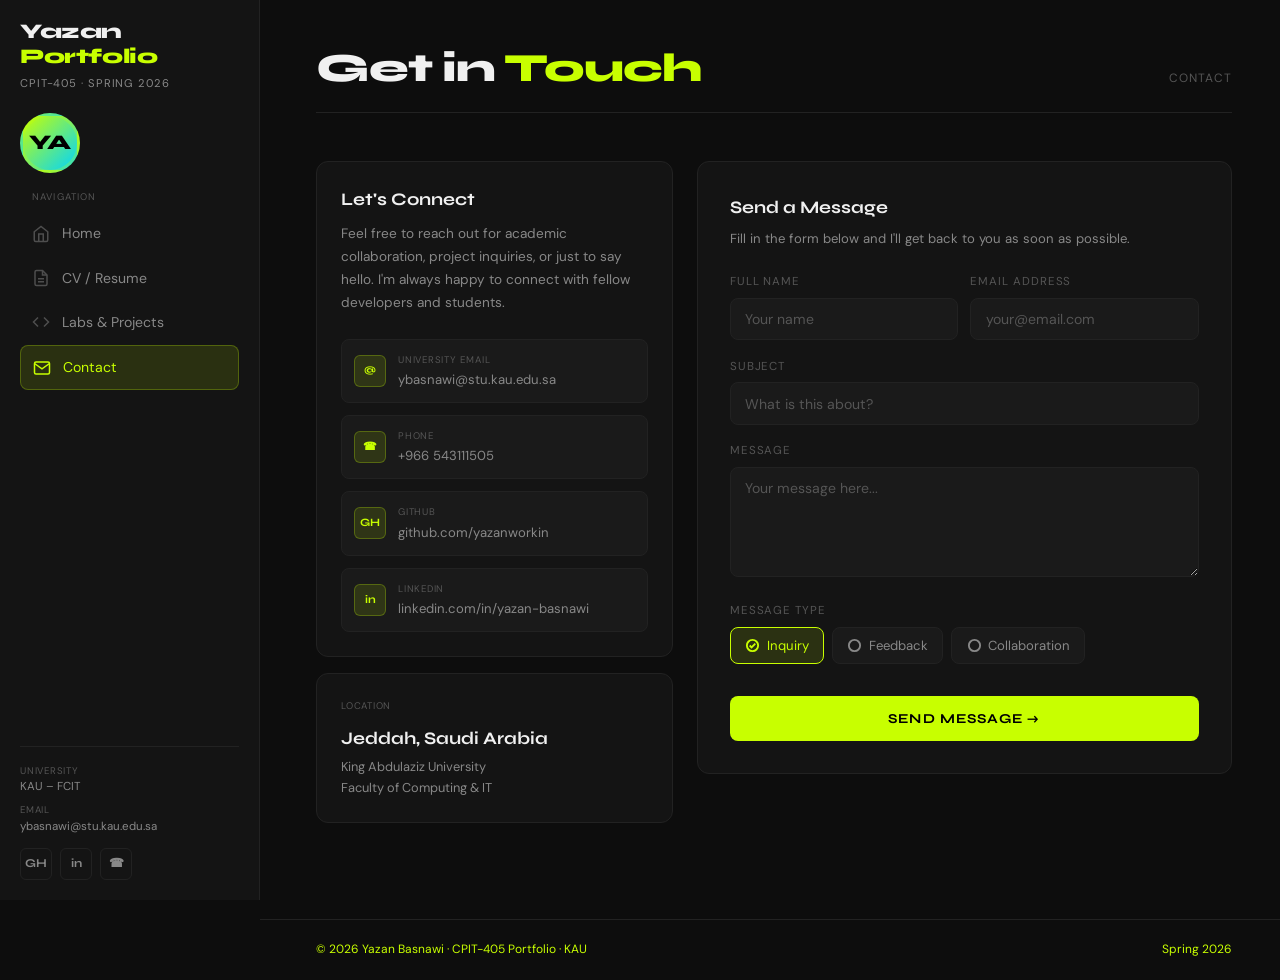
==== contact.html @ d3ea8245 "Add files via upload" ====
<!DOCTYPE html>
<html lang="en">
<head>
  <meta charset="UTF-8" />
  <meta name="viewport" content="width=device-width, initial-scale=1.0" />
  <title>Yazan – Contact</title>
  <link rel="stylesheet" href="style.css" />
</head>
<body>

  <button class="mobile-menu-btn" id="menuBtn" aria-label="Open menu">
    <span></span><span></span><span></span>
  </button>

  <div class="layout">

    <!-- ===== Sidebar ===== -->
    <aside class="sidebar" id="sidebar">

      <header>
      <div class="sidebar-brand">
        <h1>Yazan<br><span>Portfolio</span></h1>
        <p>CPIT-405 · Spring 2026</p>
      </div>

      <div class="sidebar-avatar">YA</div>

      <nav class="sidebar-nav">
        <p class="nav-label">Navigation</p>
        <ul>
          <li>
            <a href="index.html">
              <svg class="nav-icon" viewBox="0 0 24 24" fill="none" stroke="currentColor" stroke-width="2">
                <path d="M3 9l9-7 9 7v11a2 2 0 01-2 2H5a2 2 0 01-2-2z"/><polyline points="9 22 9 12 15 12 15 22"/>
              </svg>
              Home
            </a>
          </li>
          <li>
            <a href="cv.html">
              <svg class="nav-icon" viewBox="0 0 24 24" fill="none" stroke="currentColor" stroke-width="2">
                <path d="M14 2H6a2 2 0 00-2 2v16a2 2 0 002 2h12a2 2 0 002-2V8z"/><polyline points="14 2 14 8 20 8"/><line x1="16" y1="13" x2="8" y2="13"/><line x1="16" y1="17" x2="8" y2="17"/>
              </svg>
              CV / Resume
            </a>
          </li>
          <li>
            <a href="labs.html">
              <svg class="nav-icon" viewBox="0 0 24 24" fill="none" stroke="currentColor" stroke-width="2">
                <polyline points="16 18 22 12 16 6"/><polyline points="8 6 2 12 8 18"/>
              </svg>
              Labs & Projects
            </a>
          </li>
          <li>
            <a href="contact.html" class="active">
              <svg class="nav-icon" viewBox="0 0 24 24" fill="none" stroke="currentColor" stroke-width="2">
                <path d="M4 4h16c1.1 0 2 .9 2 2v12c0 1.1-.9 2-2 2H4c-1.1 0-2-.9-2-2V6c0-1.1.9-2 2-2z"/><polyline points="22,6 12,13 2,6"/>
              </svg>
              Contact
            </a>
          </li>
        </ul>
      </nav>
    </header>

      <div class="sidebar-info">
        <div class="info-row">
          <div class="info-item">
            <span>University</span>
            <span>KAU – FCIT</span>
          </div>
          <div class="info-item">
            <span>Email</span>
            <a href="mailto:ybasnawi@stu.kau.edu.sa">ybasnawi@stu.kau.edu.sa</a>
          </div>
        </div>
        <div class="sidebar-socials">
          <a href="https://github.com/yazanworkin" target="_blank" class="social-icon" title="GitHub">GH</a>
          <a href="https://www.linkedin.com/in/yazan-basnawi" target="_blank" class="social-icon" title="LinkedIn">in</a>
          <a href="tel:+966543111505" class="social-icon" title="Phone">☎</a>
        </div>
      </div>

    </aside>

    <!-- ===== Main ===== -->
    <main>

      <div class="page-header">
        <h2>Get in <span class="highlight">Touch</span></h2>
        <span class="breadcrumb">Contact</span>
      </div>

      <section>
        <div class="contact-layout">

          <!-- Left: contact info -->
          <div class="contact-info-block">
            <div class="card" style="margin-bottom:1rem;">
              <h3>Let's Connect</h3>
              <p>Feel free to reach out for academic collaboration, project inquiries, or just to say hello. I'm always happy to connect with fellow developers and students.</p>

              <div class="contact-list">

                <a href="mailto:ybasnawi@stu.kau.edu.sa" class="contact-item">
                  <div class="ci-icon">@</div>
                  <div>
                    <div style="font-size:0.6rem; text-transform:uppercase; letter-spacing:0.08em; color:var(--text-dim); margin-bottom:2px;">University Email</div>
                    <div>ybasnawi@stu.kau.edu.sa</div>
                  </div>
                </a>

                <a href="tel:+966543111505" class="contact-item">
                  <div class="ci-icon">☎</div>
                  <div>
                    <div style="font-size:0.6rem; text-transform:uppercase; letter-spacing:0.08em; color:var(--text-dim); margin-bottom:2px;">Phone</div>
                    <div>+966 543111505</div>
                  </div>
                </a>

                <a href="https://github.com/yazanworkin" target="_blank" class="contact-item">
                  <div class="ci-icon">GH</div>
                  <div>
                    <div style="font-size:0.6rem; text-transform:uppercase; letter-spacing:0.08em; color:var(--text-dim); margin-bottom:2px;">GitHub</div>
                    <div>github.com/yazanworkin</div>
                  </div>
                </a>

                <a href="https://www.linkedin.com/in/yazan-basnawi" target="_blank" class="contact-item">
                  <div class="ci-icon">in</div>
                  <div>
                    <div style="font-size:0.6rem; text-transform:uppercase; letter-spacing:0.08em; color:var(--text-dim); margin-bottom:2px;">LinkedIn</div>
                    <div>linkedin.com/in/yazan-basnawi</div>
                  </div>
                </a>

              </div>
            </div>

            <!-- Location card -->
            <div class="card">
              <div style="font-size:0.6rem; text-transform:uppercase; letter-spacing:0.08em; color:var(--text-dim); margin-bottom:0.75rem;">Location</div>
              <div style="font-family:var(--font-display); font-size:1.1rem; font-weight:700; margin-bottom:0.25rem;">Jeddah, Saudi Arabia</div>
              <div style="font-size:0.8rem; color:var(--text-muted);">King Abdulaziz University<br>Faculty of Computing & IT</div>
            </div>
          </div>

          <!-- Right: contact form -->
          <div class="contact-form-card">
            <h3>Send a Message</h3>
            <p>Fill in the form below and I'll get back to you as soon as possible.</p>

            <!--
              FormSubmit — no signup required.
              First submission will send a confirmation email to ybasnawi@stu.kau.edu.sa.
              Click the confirm link once, and all future submissions go straight to your inbox.
            -->
            <form id="contactForm" action="https://formsubmit.co/ybasnawi@stu.kau.edu.sa" method="POST">
              <!-- FormSubmit config -->
              <input type="hidden" name="_subject" value="New message from your Portfolio!" />
              <input type="hidden" name="_captcha" value="false" />
              <input type="hidden" name="_template" value="table" />
              <!-- Redirect after submit — change to your GitHub Pages URL once deployed -->
              <input type="hidden" name="_next" value="https://yazanworkin.github.io/portfolio/contact.html?sent=true" />

              <div class="form-row">
                <div class="form-group">
                  <label for="name">Full Name</label>
                  <input type="text" id="name" name="name" placeholder="Your name" required />
                </div>
                <div class="form-group">
                  <label for="email">Email Address</label>
                  <input type="email" id="email" name="email" placeholder="your@email.com" required />
                </div>
              </div>

              <div class="form-group">
                <label for="subject_input">Subject</label>
                <input type="text" id="subject_input" name="subject" placeholder="What is this about?" required />
              </div>

              <div class="form-group">
                <label for="message">Message</label>
                <textarea id="message" name="message" placeholder="Your message here..." required></textarea>
              </div>

              <div class="form-group">
                <label>Message Type</label>
                <div class="msg-type-group">
                  <label class="msg-type-btn active">
                    <input type="radio" name="message_type" value="Inquiry" checked hidden />
                    <svg viewBox="0 0 16 16" fill="none" stroke="currentColor" stroke-width="2"><circle cx="8" cy="8" r="6"/><path class="check-path" d="M5 8l2 2 4-4"/></svg>
                    Inquiry
                  </label>
                  <label class="msg-type-btn">
                    <input type="radio" name="message_type" value="Feedback" hidden />
                    <svg viewBox="0 0 16 16" fill="none" stroke="currentColor" stroke-width="2"><circle cx="8" cy="8" r="6"/><path class="check-path" d="M5 8l2 2 4-4"/></svg>
                    Feedback
                  </label>
                  <label class="msg-type-btn">
                    <input type="radio" name="message_type" value="Collaboration" hidden />
                    <svg viewBox="0 0 16 16" fill="none" stroke="currentColor" stroke-width="2"><circle cx="8" cy="8" r="6"/><path class="check-path" d="M5 8l2 2 4-4"/></svg>
                    Collaboration
                  </label>
                </div>
              </div>

              <!-- Honeypot spam protection -->
              <input type="text" name="_honey" style="display:none;" />

              <button type="submit" class="btn-submit" id="submitBtn">Send Message →</button>

              <div id="formMsg" style="margin-top:0.75rem; font-size:0.82rem; display:none;"></div>

            </form>
          </div>

        </div>
      </section>

    </main>
  </div>

  <footer>
    <span>© 2026 Yazan Basnawi · <span>CPIT-405 Portfolio</span> · KAU</span>
    <span>Spring 2026</span>
  </footer>

  <script>
    // Sidebar toggle
    const btn = document.getElementById('menuBtn');
    const sidebar = document.getElementById('sidebar');
    btn.addEventListener('click', () => sidebar.classList.toggle('open'));
    document.addEventListener('click', e => {
      if (!sidebar.contains(e.target) && !btn.contains(e.target)) sidebar.classList.remove('open');
    });

    // Message type toggle
    document.querySelectorAll('.msg-type-btn').forEach(btn => {
      btn.addEventListener('click', () => {
        document.querySelectorAll('.msg-type-btn').forEach(b => b.classList.remove('active'));
        btn.classList.add('active');
      });
    });

    // Show success message if redirected back after form submit
    const formMsg = document.getElementById('formMsg');
    if (window.location.search.includes('sent=true')) {
      formMsg.style.display = 'block';
      formMsg.style.color = 'var(--accent)';
      formMsg.textContent = '✓ Message sent successfully! I\'ll get back to you soon.';
    }
  </script>

</body>
</html>
---- style.css ----
@import url('https://fonts.googleapis.com/css2?family=Syne:wght@400;600;700;800&family=DM+Sans:ital,wght@0,300;0,400;0,500;1,300&display=swap');

/* ===== CSS Variables ===== */
:root {
  --bg: #0d0d0d;
  --bg-card: #141414;
  --bg-card2: #1a1a1a;
  --accent: #c8ff00;
  --accent-dim: rgba(200, 255, 0, 0.12);
  --accent-border: rgba(200, 255, 0, 0.25);
  --text: #f0f0f0;
  --text-muted: #888;
  --text-dim: #555;
  --border: #222;
  --sidebar-w: 260px;
  --radius: 12px;
  --font-display: 'Syne', sans-serif;
  --font-body: 'DM Sans', sans-serif;
}

/* ===== Reset ===== */
*, *::before, *::after { box-sizing: border-box; margin: 0; padding: 0; }

html { scroll-behavior: smooth; }

body {
  font-family: var(--font-body);
  background: var(--bg);
  color: var(--text);
  min-height: 100vh;
  display: flex;
  flex-direction: column;
  line-height: 1.6;
}

a { color: inherit; text-decoration: none; }
img { max-width: 100%; display: block; }
ul { list-style: none; }

/* ===== Layout ===== */
.layout {
  display: flex;
  min-height: 100vh;
}

/* ===== Sidebar ===== */
aside.sidebar {
  width: var(--sidebar-w);
  background: var(--bg-card);
  border-right: 1px solid var(--border);
  position: fixed;
  top: 0; left: 0;
  height: 100vh;
  display: flex;
  flex-direction: column;
  padding: 1.25rem 1.25rem;
  z-index: 100;
  overflow-y: hidden;
}

.sidebar-brand {
  margin-bottom: 1.25rem;
}

.sidebar-brand h1 {
  font-family: var(--font-display);
  font-weight: 800;
  font-size: 1.3rem;
  letter-spacing: -0.02em;
  color: var(--text);
  line-height: 1.2;
}

.sidebar-brand h1 span {
  color: var(--accent);
}

.sidebar-brand p {
  font-size: 0.7rem;
  color: var(--text-muted);
  margin-top: 0.3rem;
  text-transform: uppercase;
  letter-spacing: 0.08em;
}

/* Avatar */
.sidebar-avatar {
  width: 60px;
  height: 60px;
  border-radius: 50%;
  background: linear-gradient(135deg, var(--accent) 0%, #00d4ff 100%);
  display: flex;
  align-items: center;
  justify-content: center;
  font-family: var(--font-display);
  font-size: 1.3rem;
  font-weight: 800;
  color: #000;
  margin-bottom: 1rem;
  flex-shrink: 0;
  border: 3px solid var(--accent-border);
}

/* Nav */
nav.sidebar-nav {
  flex: 1;
}

.nav-label {
  font-size: 0.6rem;
  text-transform: uppercase;
  letter-spacing: 0.12em;
  color: var(--text-dim);
  margin-bottom: 0.5rem;
  padding-left: 0.75rem;
}

.sidebar-nav ul {
  display: flex;
  flex-direction: column;
  gap: 1px;
  margin-bottom: 1rem;
}

.sidebar-nav a {
  display: flex;
  align-items: center;
  gap: 0.75rem;
  padding: 0.65rem 0.75rem;
  border-radius: 8px;
  font-size: 0.88rem;
  font-weight: 400;
  color: var(--text-muted);
  transition: all 0.2s ease;
}

.sidebar-nav a .nav-icon {
  width: 18px;
  height: 18px;
  opacity: 0.5;
  transition: opacity 0.2s;
  flex-shrink: 0;
}

.sidebar-nav a:hover,
.sidebar-nav a.active {
  background: var(--accent-dim);
  color: var(--accent);
  border: 1px solid var(--accent-border);
}

.sidebar-nav a:hover .nav-icon,
.sidebar-nav a.active .nav-icon {
  opacity: 1;
}

/* Sidebar info */
.sidebar-info {
  border-top: 1px solid var(--border);
  padding-top: 1rem;
  margin-top: auto;
  font-size: 0.75rem;
  color: var(--text-muted);
}

.sidebar-info .info-row {
  display: flex;
  flex-direction: column;
  gap: 0.35rem;
  margin-bottom: 0.75rem;
}

.sidebar-info .info-item {
  display: flex;
  flex-direction: column;
}

.sidebar-info .info-item span:first-child {
  font-size: 0.6rem;
  text-transform: uppercase;
  letter-spacing: 0.08em;
  color: var(--text-dim);
}

.sidebar-info .info-item a,
.sidebar-info .info-item span:last-child {
  color: var(--text-muted);
  word-break: break-all;
  font-size: 0.72rem;
}

.sidebar-info .info-item a:hover {
  color: var(--accent);
}

/* Social icons */
.sidebar-socials {
  display: flex;
  gap: 0.5rem;
  margin-top: 0.75rem;
}

.social-icon {
  width: 32px;
  height: 32px;
  border-radius: 6px;
  border: 1px solid var(--border);
  display: flex;
  align-items: center;
  justify-content: center;
  color: var(--text-muted);
  transition: all 0.2s;
  font-size: 0.75rem;
  font-weight: 700;
  font-family: var(--font-display);
}

.social-icon:hover {
  background: var(--accent-dim);
  border-color: var(--accent-border);
  color: var(--accent);
}

/* ===== Main content ===== */
main {
  margin-left: var(--sidebar-w);
  flex: 1;
  padding: 3rem 3rem 3rem 3.5rem;
  max-width: calc(100% - var(--sidebar-w));
}

/* ===== Page header ===== */
.page-header {
  margin-bottom: 3rem;
  padding-bottom: 1.5rem;
  border-bottom: 1px solid var(--border);
  display: flex;
  align-items: flex-end;
  justify-content: space-between;
}

.page-header h2 {
  font-family: var(--font-display);
  font-size: 2.5rem;
  font-weight: 800;
  letter-spacing: -0.03em;
  line-height: 1;
}

.page-header h2 .highlight {
  color: var(--accent);
}

.page-header .breadcrumb {
  font-size: 0.75rem;
  color: var(--text-dim);
  text-transform: uppercase;
  letter-spacing: 0.08em;
}

/* ===== Section ===== */
section {
  margin-bottom: 3rem;
}

.section-title {
  font-family: var(--font-display);
  font-size: 0.7rem;
  text-transform: uppercase;
  letter-spacing: 0.12em;
  color: var(--accent);
  margin-bottom: 1.25rem;
  display: flex;
  align-items: center;
  gap: 0.75rem;
}

.section-title::after {
  content: '';
  flex: 1;
  height: 1px;
  background: var(--border);
}

/* ===== Cards ===== */
.card {
  background: var(--bg-card);
  border: 1px solid var(--border);
  border-radius: var(--radius);
  padding: 1.5rem;
  transition: border-color 0.2s;
}

.card:hover {
  border-color: var(--accent-border);
}

.card-grid {
  display: grid;
  grid-template-columns: repeat(auto-fill, minmax(300px, 1fr));
  gap: 1rem;
}

/* ===== Home Page: Hero ===== */
.hero {
  display: grid;
  grid-template-columns: 1fr auto;
  gap: 2rem;
  align-items: start;
  margin-bottom: 3rem;
}

.hero-text h2 {
  font-family: var(--font-display);
  font-size: 3.2rem;
  font-weight: 800;
  letter-spacing: -0.04em;
  line-height: 1.05;
  margin-bottom: 1rem;
}

.hero-text h2 .name-accent {
  color: var(--accent);
  display: block;
}

.hero-text p {
  font-size: 1rem;
  color: var(--text-muted);
  max-width: 480px;
  line-height: 1.7;
  margin-bottom: 1.5rem;
}

.hero-badge {
  display: inline-flex;
  align-items: center;
  gap: 0.5rem;
  background: var(--accent-dim);
  border: 1px solid var(--accent-border);
  border-radius: 999px;
  padding: 0.35rem 0.9rem;
  font-size: 0.75rem;
  color: var(--accent);
  font-weight: 500;
  margin-bottom: 1.5rem;
}

.hero-badge::before {
  content: '';
  width: 6px;
  height: 6px;
  border-radius: 50%;
  background: var(--accent);
  animation: pulse 2s infinite;
}

@keyframes pulse {
  0%, 100% { opacity: 1; }
  50% { opacity: 0.4; }
}

.hero-cta {
  display: flex;
  gap: 0.75rem;
  flex-wrap: wrap;
}

.btn {
  display: inline-flex;
  align-items: center;
  gap: 0.5rem;
  padding: 0.65rem 1.25rem;
  border-radius: 8px;
  font-size: 0.85rem;
  font-weight: 500;
  font-family: var(--font-body);
  cursor: pointer;
  transition: all 0.2s;
  border: 1px solid transparent;
}

.btn-primary {
  background: var(--accent);
  color: #000;
  font-weight: 600;
}

.btn-primary:hover {
  background: #d4ff26;
  transform: translateY(-1px);
}

.btn-outline {
  background: transparent;
  color: var(--text-muted);
  border-color: var(--border);
}

.btn-outline:hover {
  border-color: var(--accent-border);
  color: var(--accent);
  background: var(--accent-dim);
}

/* Stats row */
.stats-row {
  display: flex;
  gap: 1.5rem;
  margin-top: 2rem;
  flex-wrap: wrap;
}

.stat-item {
  display: flex;
  flex-direction: column;
}

.stat-num {
  font-family: var(--font-display);
  font-size: 1.8rem;
  font-weight: 800;
  color: var(--accent);
  line-height: 1;
}

.stat-label {
  font-size: 0.72rem;
  color: var(--text-muted);
  text-transform: uppercase;
  letter-spacing: 0.06em;
  margin-top: 0.2rem;
}

/* Skills chips */
.chips {
  display: flex;
  flex-wrap: wrap;
  gap: 0.5rem;
}

.chip {
  background: var(--bg-card2);
  border: 1px solid var(--border);
  border-radius: 6px;
  padding: 0.3rem 0.75rem;
  font-size: 0.78rem;
  color: var(--text-muted);
  transition: all 0.2s;
}

.chip:hover {
  border-color: var(--accent-border);
  color: var(--accent);
  background: var(--accent-dim);
}

.chip.featured {
  border-color: var(--accent-border);
  color: var(--accent);
  background: var(--accent-dim);
}

/* ===== CV Page ===== */
.cv-grid {
  display: grid;
  grid-template-columns: 1fr 1fr;
  gap: 1rem;
}

.cv-timeline {
  position: relative;
  padding-left: 1.5rem;
}

.cv-timeline::before {
  content: '';
  position: absolute;
  left: 0;
  top: 0.5rem;
  bottom: 0;
  width: 1px;
  background: linear-gradient(to bottom, var(--accent), transparent);
}

.cv-item {
  position: relative;
  margin-bottom: 1.75rem;
  padding-bottom: 1.75rem;
  border-bottom: 1px solid var(--border);
}

.cv-item:last-child {
  border-bottom: none;
  margin-bottom: 0;
  padding-bottom: 0;
}

.cv-item::before {
  content: '';
  position: absolute;
  left: -1.5rem;
  top: 0.4rem;
  width: 7px;
  height: 7px;
  border-radius: 50%;
  background: var(--accent);
  border: 2px solid var(--bg);
}

.cv-year {
  font-size: 0.68rem;
  color: var(--accent);
  text-transform: uppercase;
  letter-spacing: 0.1em;
  margin-bottom: 0.25rem;
  font-weight: 600;
}

.cv-title {
  font-family: var(--font-display);
  font-size: 0.95rem;
  font-weight: 700;
  margin-bottom: 0.2rem;
}

.cv-sub {
  font-size: 0.8rem;
  color: var(--text-muted);
  margin-bottom: 0.4rem;
}

.cv-desc {
  font-size: 0.8rem;
  color: var(--text-dim);
  line-height: 1.6;
}

/* Skill bars */
.skill-bar-item {
  margin-bottom: 1rem;
}

.skill-bar-header {
  display: flex;
  justify-content: space-between;
  font-size: 0.8rem;
  margin-bottom: 0.4rem;
  color: var(--text-muted);
}

.skill-bar-track {
  background: var(--bg-card2);
  border-radius: 999px;
  height: 4px;
  overflow: hidden;
}

.skill-bar-fill {
  height: 100%;
  background: linear-gradient(90deg, var(--accent), #00d4ff);
  border-radius: 999px;
  transition: width 1s ease;
}

/* ===== Labs Page ===== */
.labs-table-wrap {
  overflow-x: auto;
  border-radius: var(--radius);
  border: 1px solid var(--border);
}

table {
  width: 100%;
  border-collapse: collapse;
  font-size: 0.85rem;
}

thead tr {
  background: var(--bg-card2);
  border-bottom: 1px solid var(--border);
}

thead th {
  padding: 0.85rem 1.25rem;
  text-align: left;
  font-family: var(--font-display);
  font-size: 0.7rem;
  text-transform: uppercase;
  letter-spacing: 0.1em;
  color: var(--text-dim);
  font-weight: 600;
}

tbody tr {
  border-bottom: 1px solid var(--border);
  transition: background 0.15s;
}

tbody tr:last-child { border-bottom: none; }

tbody tr:hover {
  background: var(--accent-dim);
}

td {
  padding: 0.85rem 1.25rem;
  color: var(--text-muted);
}

td:first-child {
  font-weight: 500;
  color: var(--text);
  font-family: var(--font-display);
  font-size: 0.82rem;
}

.status-badge {
  display: inline-flex;
  align-items: center;
  gap: 0.35rem;
  padding: 0.25rem 0.65rem;
  border-radius: 999px;
  font-size: 0.72rem;
  font-weight: 500;
}

.status-done {
  background: rgba(200, 255, 0, 0.1);
  color: var(--accent);
  border: 1px solid var(--accent-border);
}

.status-done::before {
  content: '';
  width: 5px;
  height: 5px;
  border-radius: 50%;
  background: var(--accent);
}

.table-link {
  color: var(--accent);
  font-size: 0.78rem;
  font-weight: 600;
  letter-spacing: 0.04em;
  text-transform: uppercase;
  transition: opacity 0.2s;
}

.table-link:hover {
  opacity: 0.7;
}

/* Project cards */
.project-card {
  background: var(--bg-card);
  border: 1px solid var(--border);
  border-radius: var(--radius);
  padding: 1.5rem;
  transition: all 0.25s;
  position: relative;
  overflow: hidden;
}

.project-card::before {
  content: '';
  position: absolute;
  top: 0; left: 0; right: 0;
  height: 2px;
  background: linear-gradient(90deg, var(--accent), transparent);
  opacity: 0;
  transition: opacity 0.25s;
}

.project-card:hover {
  border-color: var(--accent-border);
  transform: translateY(-2px);
}

.project-card:hover::before {
  opacity: 1;
}

.project-card h3 {
  font-family: var(--font-display);
  font-size: 1rem;
  font-weight: 700;
  margin-bottom: 0.5rem;
}

.project-card p {
  font-size: 0.82rem;
  color: var(--text-muted);
  line-height: 1.6;
  margin-bottom: 1rem;
}

.project-card .card-footer {
  display: flex;
  align-items: center;
  justify-content: space-between;
}

/* ===== Contact Page ===== */
.contact-layout {
  display: grid;
  grid-template-columns: 1fr 1.5fr;
  gap: 1.5rem;
  align-items: start;
}

.contact-info-block h3 {
  font-family: var(--font-display);
  font-size: 1.1rem;
  font-weight: 700;
  margin-bottom: 0.5rem;
}

.contact-info-block p {
  font-size: 0.85rem;
  color: var(--text-muted);
  line-height: 1.7;
  margin-bottom: 1.5rem;
}

.contact-list {
  display: flex;
  flex-direction: column;
  gap: 0.75rem;
}

.contact-item {
  display: flex;
  align-items: center;
  gap: 0.75rem;
  padding: 0.75rem;
  background: var(--bg-card2);
  border-radius: 8px;
  border: 1px solid var(--border);
  font-size: 0.82rem;
  color: var(--text-muted);
  transition: all 0.2s;
}

.contact-item:hover {
  border-color: var(--accent-border);
  color: var(--accent);
}

.contact-item .ci-icon {
  width: 32px;
  height: 32px;
  border-radius: 6px;
  background: var(--accent-dim);
  border: 1px solid var(--accent-border);
  display: flex;
  align-items: center;
  justify-content: center;
  font-size: 0.7rem;
  font-weight: 700;
  color: var(--accent);
  flex-shrink: 0;
  font-family: var(--font-display);
}

/* Contact form */
.contact-form-card {
  background: var(--bg-card);
  border: 1px solid var(--border);
  border-radius: var(--radius);
  padding: 2rem;
}

.contact-form-card h3 {
  font-family: var(--font-display);
  font-size: 1.1rem;
  font-weight: 700;
  margin-bottom: 0.35rem;
}

.contact-form-card > p {
  font-size: 0.82rem;
  color: var(--text-muted);
  margin-bottom: 1.5rem;
}

.form-group {
  margin-bottom: 1.1rem;
}

.form-row {
  display: grid;
  grid-template-columns: 1fr 1fr;
  gap: 0.75rem;
}

label {
  display: block;
  font-size: 0.72rem;
  text-transform: uppercase;
  letter-spacing: 0.08em;
  color: var(--text-dim);
  margin-bottom: 0.4rem;
}

input, textarea, select {
  width: 100%;
  background: var(--bg-card2);
  border: 1px solid var(--border);
  border-radius: 8px;
  padding: 0.7rem 0.9rem;
  color: var(--text);
  font-family: var(--font-body);
  font-size: 0.88rem;
  transition: border-color 0.2s, box-shadow 0.2s;
  outline: none;
  -webkit-appearance: none;
}

input::placeholder, textarea::placeholder {
  color: var(--text-dim);
}

input:focus, textarea:focus, select:focus {
  border-color: var(--accent-border);
  box-shadow: 0 0 0 3px rgba(200,255,0,0.06);
}

textarea {
  resize: vertical;
  min-height: 110px;
}

.radio-group {
  display: flex;
  gap: 1rem;
}

.radio-label {
  display: flex;
  align-items: center;
  gap: 0.4rem;
  font-size: 0.82rem;
  color: var(--text-muted);
  cursor: pointer;
  text-transform: none;
  letter-spacing: 0;
}

.radio-label input[type="radio"] {
  width: auto;
  accent-color: var(--accent);
}

.btn-submit {
  width: 100%;
  padding: 0.85rem;
  background: var(--accent);
  color: #000;
  font-weight: 700;
  font-family: var(--font-display);
  font-size: 0.85rem;
  text-transform: uppercase;
  letter-spacing: 0.08em;
  border: none;
  border-radius: 8px;
  cursor: pointer;
  transition: all 0.2s;
  margin-top: 0.5rem;
}

.btn-submit:hover {
  background: #d4ff26;
  transform: translateY(-1px);
}

/* Message type toggle buttons */
.msg-type-group {
  display: flex;
  gap: 0.5rem;
  flex-wrap: wrap;
}

.msg-type-btn {
  display: flex;
  align-items: center;
  gap: 0.4rem;
  padding: 0.45rem 0.9rem;
  border-radius: 8px;
  border: 1px solid var(--border);
  background: var(--bg-card2);
  color: var(--text-muted);
  font-size: 0.82rem;
  cursor: pointer;
  transition: all 0.2s;
  text-transform: none;
  letter-spacing: 0;
  user-select: none;
}

.msg-type-btn svg {
  width: 15px;
  height: 15px;
  flex-shrink: 0;
  transition: all 0.2s;
}

.msg-type-btn .check-path {
  stroke-dasharray: 10;
  stroke-dashoffset: 10;
  transition: stroke-dashoffset 0.25s ease;
}

.msg-type-btn:hover {
  border-color: var(--accent-border);
  color: var(--text);
}

.msg-type-btn.active {
  background: var(--accent-dim);
  border-color: var(--accent);
  color: var(--accent);
}

.msg-type-btn.active svg {
  stroke: var(--accent);
}

.msg-type-btn.active .check-path {
  stroke-dashoffset: 0;
}


footer {
  margin-left: var(--sidebar-w);
  border-top: 1px solid var(--border);
  padding: 1.25rem 3rem 1.25rem 3.5rem;
  display: flex;
  align-items: center;
  justify-content: space-between;
  font-size: 0.75rem;
  color: var(--text-dim);
}

footer span {
  color: var(--accent);
}

/* ===== Mobile nav toggle ===== */
.mobile-menu-btn {
  display: none;
  position: fixed;
  top: 1rem;
  right: 1rem;
  z-index: 200;
  background: var(--bg-card);
  border: 1px solid var(--border);
  border-radius: 8px;
  padding: 0.6rem;
  cursor: pointer;
  flex-direction: column;
  gap: 4px;
}

.mobile-menu-btn span {
  display: block;
  width: 20px;
  height: 2px;
  background: var(--text);
  transition: all 0.2s;
}

/* ===== Responsive ===== */
@media (max-width: 900px) {
  :root { --sidebar-w: 0px; }

  .mobile-menu-btn { display: flex; }

  aside.sidebar {
    transform: translateX(-100%);
    transition: transform 0.3s ease;
    width: 260px;
  }

  aside.sidebar.open {
    transform: translateX(0);
  }

  main {
    margin-left: 0;
    max-width: 100%;
    padding: 5rem 1.25rem 2rem;
  }

  footer {
    margin-left: 0;
    padding: 1rem 1.25rem;
    flex-direction: column;
    gap: 0.5rem;
    text-align: center;
  }

  .hero {
    grid-template-columns: 1fr;
  }

  .hero-text h2 {
    font-size: 2.2rem;
  }

  .cv-grid {
    grid-template-columns: 1fr;
  }

  .contact-layout {
    grid-template-columns: 1fr;
  }

  .form-row {
    grid-template-columns: 1fr;
  }

  .page-header {
    flex-direction: column;
    align-items: flex-start;
    gap: 0.5rem;
  }
}

@media (max-width: 480px) {
  .hero-text h2 { font-size: 1.8rem; }
  .card-grid { grid-template-columns: 1fr; }
  .stats-row { gap: 1rem; }
}
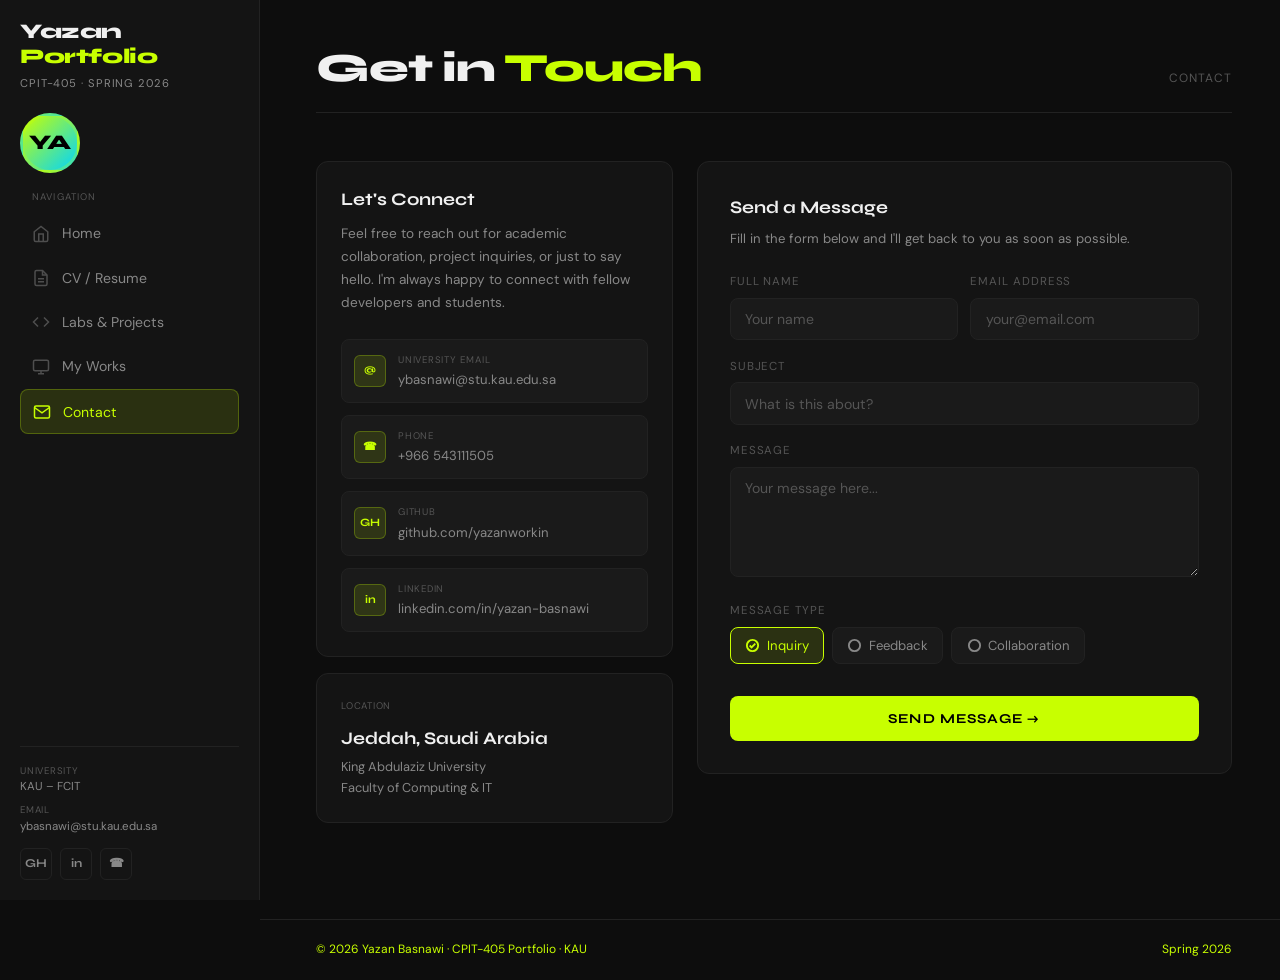
==== commit 752216c9: "update" ====
--- a/contact.html
+++ b/contact.html
@@ -50,6 +50,14 @@
                 <polyline points="16 18 22 12 16 6"/><polyline points="8 6 2 12 8 18"/>
               </svg>
               Labs & Projects
+            </a>
+          </li>
+          <li>
+            <a href="myworks.html">
+              <svg class="nav-icon" viewBox="0 0 24 24" fill="none" stroke="currentColor" stroke-width="2">
+                <rect x="2" y="3" width="20" height="14" rx="2"/><line x1="8" y1="21" x2="16" y2="21"/><line x1="12" y1="17" x2="12" y2="21"/>
+              </svg>
+              My Works
             </a>
           </li>
           <li>
